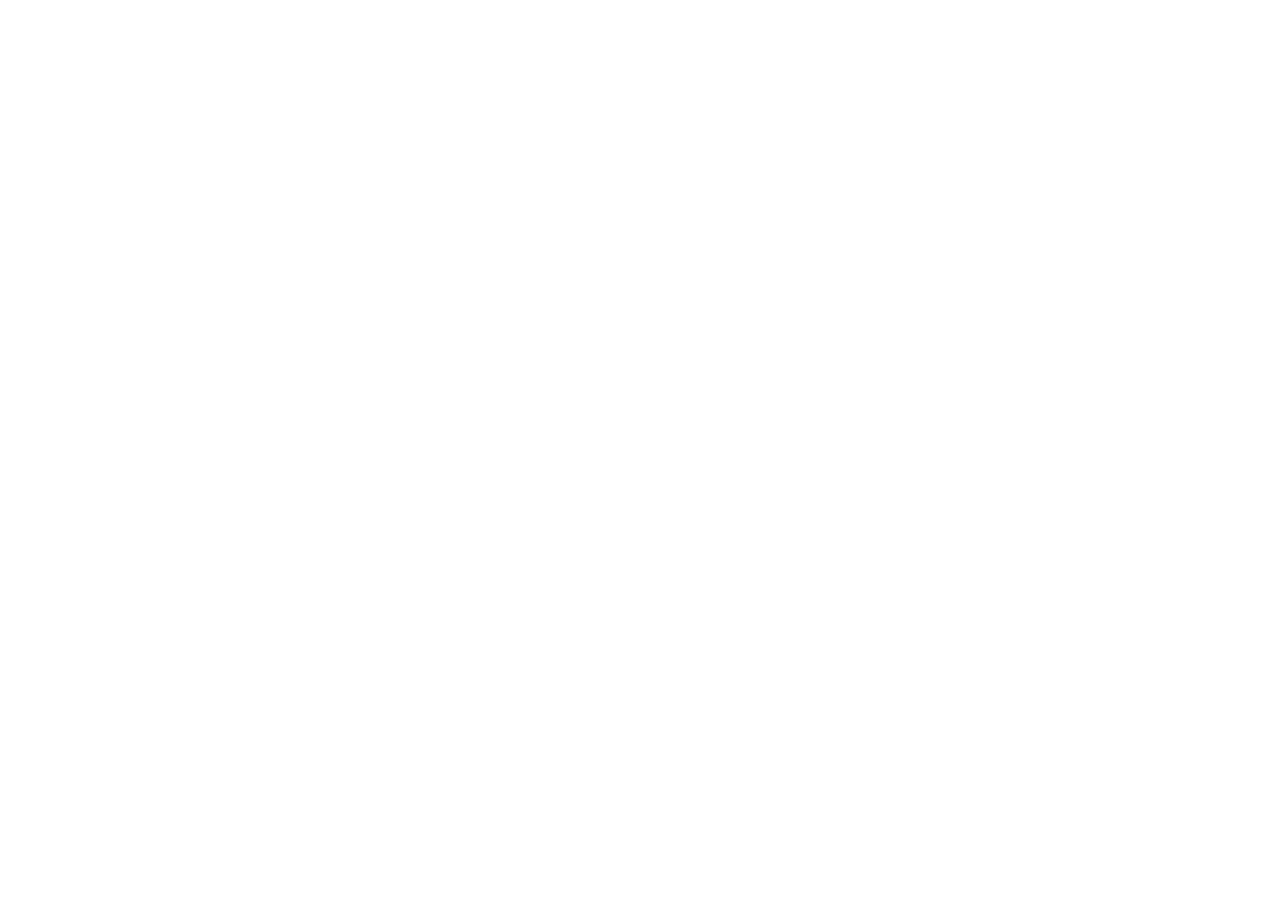
==== pages/main/index.html @ 158d52a3 "init: start shelter task" ====
<!DOCTYPE html>
<html lang="en">
<head>
  <meta charset="UTF-8">
  <meta http-equiv="X-UA-Compatible" content="IE=edge">
  <meta name="viewport" content="width=device-width, initial-scale=1.0">
  <title>Cozy House - Shelter for pets in Boston</title>
</head>
<body>
  
</body>
</html>
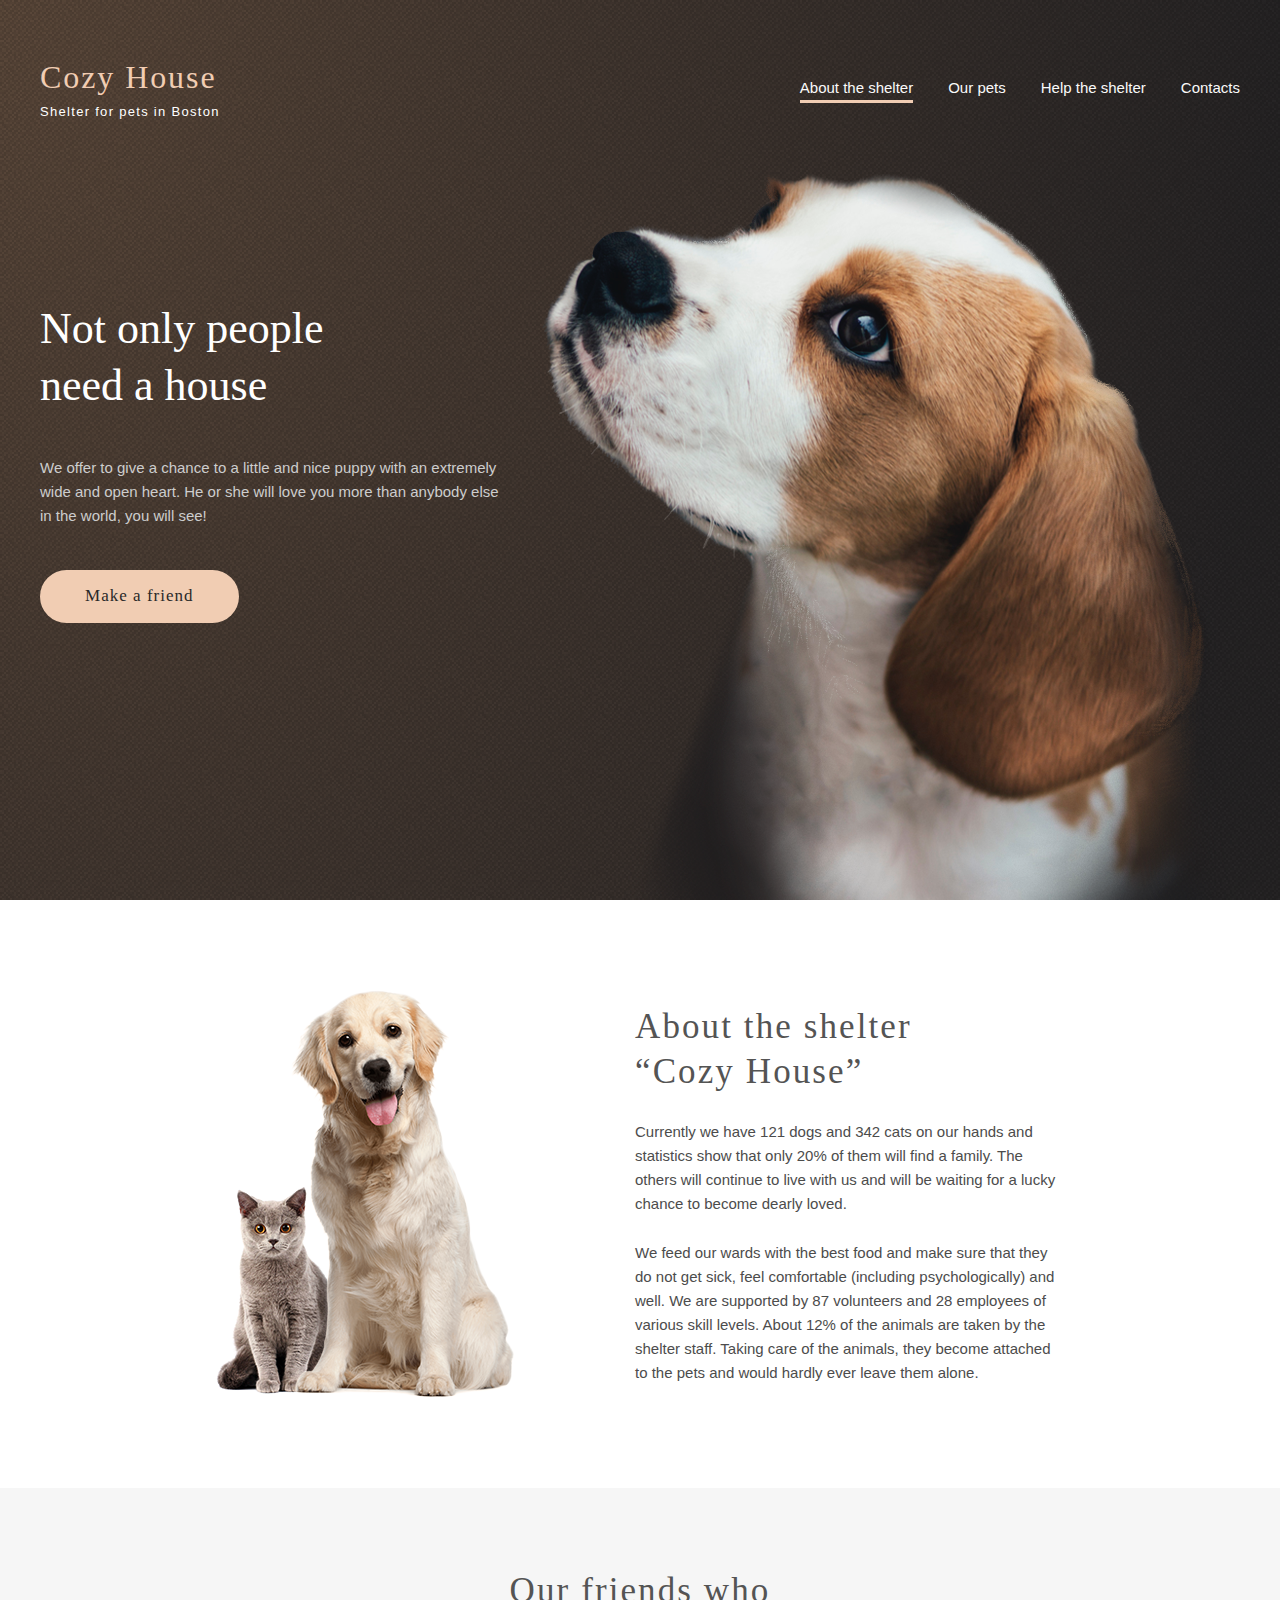
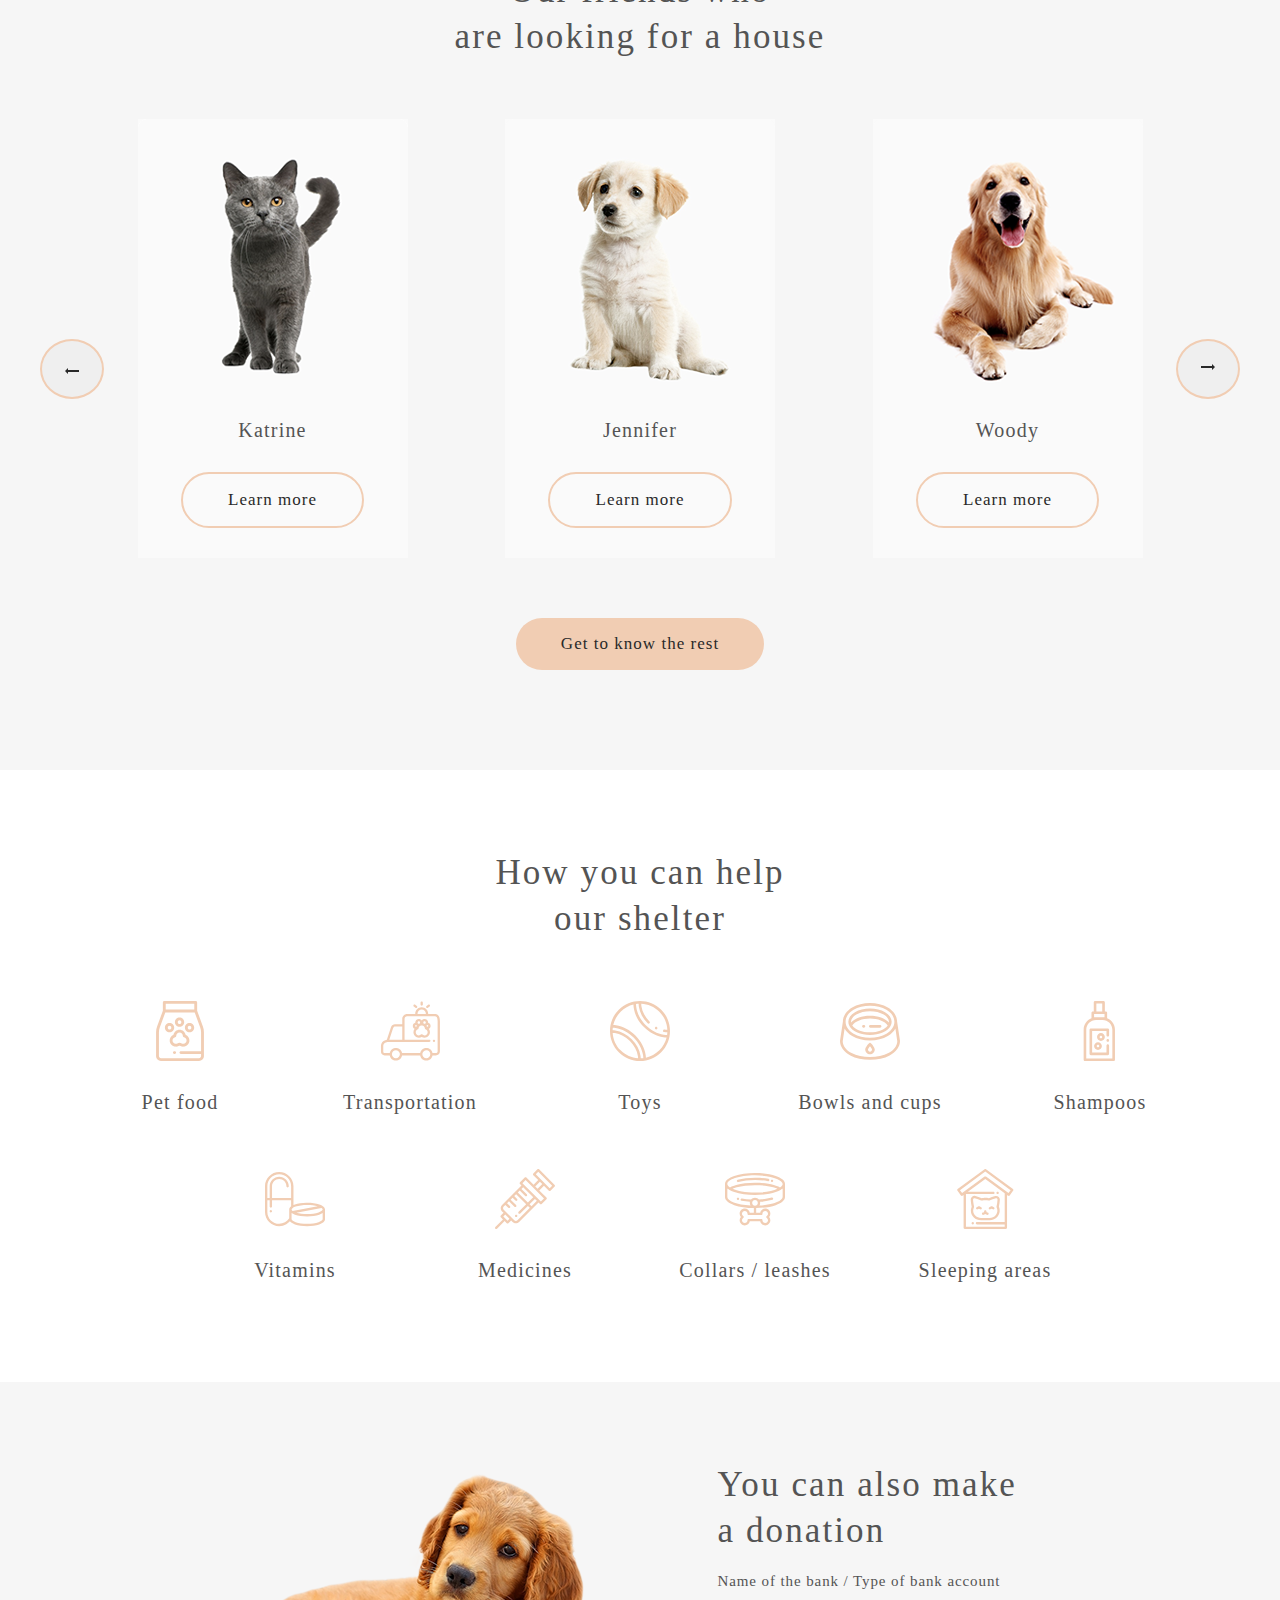
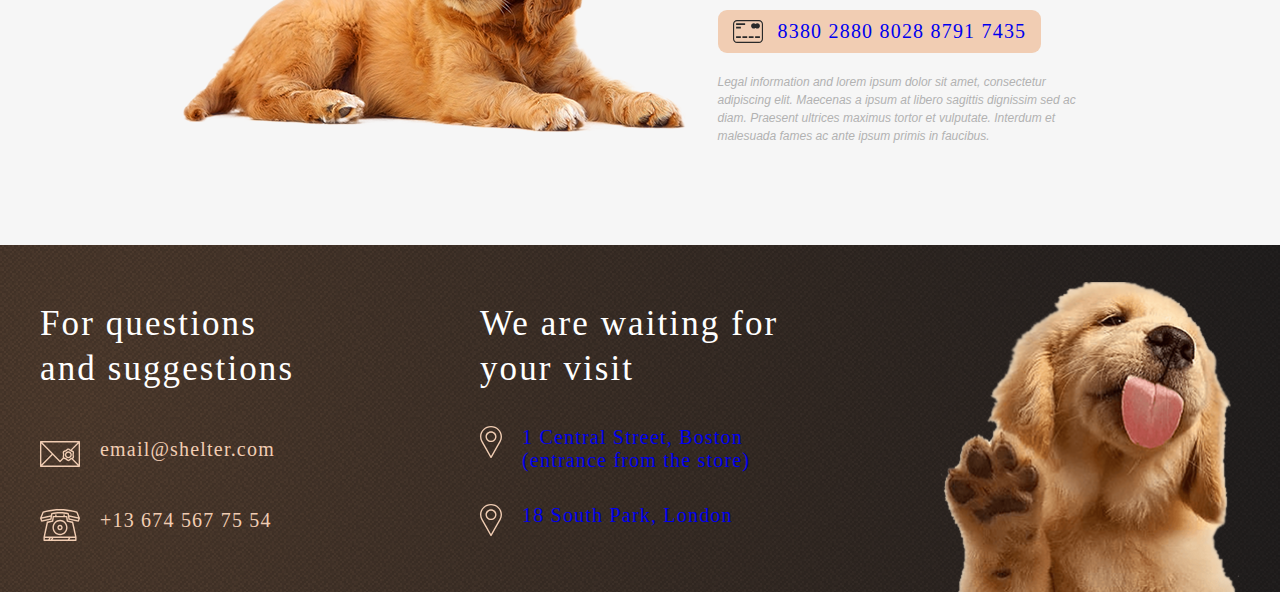
==== commit b34d21f9: "feat: add desktop version of main page" ====
--- a/pages/main/index.html
+++ b/pages/main/index.html
@@ -5,8 +5,230 @@
   <meta http-equiv="X-UA-Compatible" content="IE=edge">
   <meta name="viewport" content="width=device-width, initial-scale=1.0">
   <title>Cozy House - Shelter for pets in Boston</title>
+  <link rel="stylesheet" href="./style.css">
 </head>
 <body>
-  
+  <header class="header">
+    <div class="container header__container">
+      <div class="logo">
+        <h1 class="logo__title">Cozy House</h1>
+        <p class="logo__subtitle">Shelter for pets in Boston</p>
+      </div>
+      <nav class="menu">
+        <ul class="menu__list">
+          <li class="menu__item">
+            <a href="" class="menu__link">About the shelter</a>
+          </li>
+          <li class="menu__item">
+            <a href="../pets/index.html" class="menu__link">Our pets</a>
+          </li>
+          <li class="menu__item">
+            <a href="#help" class="menu__link">Help the shelter</a>
+          </li>
+          <li class="menu__item">
+            <a href="#footer" class="menu__link">Contacts</a>
+          </li>
+        </ul>
+      </nav>
+    </div>
+  </header>
+  <main class="main">
+    <section class="start-screen">
+      <div class="container start-screen__container">
+        <h2 class="section-title section-title--main">
+          Not only people need a house
+        </h2>
+        <p class="subtitle subtitle--main">
+          We offer to give a chance to a little and nice puppy with an extremely wide and open heart.
+          He or she will love you more than anybody else in the world, you will see!
+        </p>
+        <button class="btn" onclick="window.location.href='#pets'" >Make a friend</button>
+      </div>
+    </section>
+    <section class="about">
+      <div class="container about__container">
+        <div class="about__img">
+          <img src="../../assets/images/about-pets.svg" alt="A cat and a dog sitting together">
+        </div>
+        <div about__wrapper>
+          <h2 class="section-title section-title--about">
+            About the shelter “Cozy House”
+          </h2>
+          <p class="subtitle subtitle--about">
+            Currently we have 121 dogs and 342 cats on our hands and statistics
+            show that only 20% of them will find a family. The others will continue
+            to live with us and will be waiting for a lucky chance to become dearly loved.
+          </p>
+          <p class="subtitle subtitle--about">
+            We feed our wards with the best food and make sure that they do not get sick,
+            feel comfortable (including psychologically) and well. We are supported by 87
+            volunteers and 28 employees of various skill levels. About 12% of the animals
+            are taken by the shelter staff. Taking care of the animals, they become attached
+            to the pets and would hardly ever leave them alone.
+          </p>
+        </div>
+      </div>
+    </section>
+    <section id="pets" class="pets">
+      <div class="container pets__container">
+        <h2 class="section-title section-title--pets">
+          Our friends who<br>are looking for a house
+        </h2>
+        <div class="slider">
+          <div class="slider__pagination">
+            <button class="btn--left"></button>
+            <button class="btn--right"></button>
+          </div>
+          <ul class="slider__list">
+            <li class="slider__item">
+              <img src="../../assets/images/pets-katrine.png" alt="" class="pet__img">
+              <p class="pet__name">
+                Katrine
+              </p>
+              <button class="btn btn--slider">Learn more</button>
+            </li>
+            <li class="slider__item">
+              <img src="../../assets/images/pets-jennifer.png" alt="" class="pet__img">
+              <p class="pet__name">
+                Jennifer
+              </p>
+              <button class="btn btn--slider">Learn more</button>
+            </li>
+            <li class="slider__item">
+              <img src="../../assets/images/pets-woody.png" alt="" class="pet__img">
+              <p class="pet__name">
+                Woody
+              </p>
+              <button class="btn btn--slider">Learn more</button>
+            </li>
+          </ul>
+        </div>
+        <button class="btn btn--pet" onclick="window.location.href='../pets/index.html'">Get to know the rest</button>
+      </div>
+    </section>
+    <section id="help" class="help">
+      <div class="container help__container">
+        <h2 class="section-title section-title--help">
+          How you can help our shelter
+        </h2>
+        <div class="help__wrapper">
+          <ul class="help__list">
+            <li class="help__item">
+              <img class="help__icon" src="../../assets/icons/icon-pet-food.svg" alt="Pet food">
+              <p class="help__description">
+                Pet food
+              </p>
+            </li>
+            <li class="help__item">
+              <img class="help__icon" src="../../assets/icons/icon-transportation.svg" alt="Transportation">
+              <p class="help__description">
+                Transportation
+              </p>
+            </li>
+            <li class="help__item">
+              <img class="help__icon" src="../../assets/icons/icon-toys.svg" alt="Toys">
+              <p class="help__description">
+                Toys
+              </p>
+            </li>
+            <li class="help__item">
+              <img class="help__icon" src="../../assets/icons/icon-bowls-and-cups.svg" alt=""Bowls and cups>
+              <p class="help__description">
+                Bowls and cups
+              </p>
+            </li>
+            <li class="help__item">
+              <img class="help__icon" src="../../assets/icons/icon-shampoos.svg" alt="Shampoos">
+              <p class="help__description">
+                Shampoos
+              </p>
+            </li>
+            <li class="help__item">
+              <img class="help__icon" src="../../assets/icons/icon-vitamins.svg" alt="Vitamins">
+              <p class="help__description">
+                Vitamins
+              </p>
+            </li>
+            <li class="help__item">
+              <img class="help__icon" src="../../assets/icons/icon-medicines.svg" alt="Medicines">
+              <p class="help__description">
+                Medicines
+              </p>
+            </li>
+            <li class="help__item">
+              <img class="help__icon" src="../../assets/icons/icon-collars-leashes.svg" alt="Collars or leashes">
+              <p class="help__description">
+                Collars / leashes
+              </p>
+            </li>
+            <li class="help__item">
+              <img class="help__icon" src="../../assets/icons/icon-sleeping-area.svg" alt="Sleeping areas">
+              <p class="help__description">
+                Sleeping areas
+              </p>
+            </li>
+          </ul>
+        </div>
+      </div>
+    </section>
+    <section class="donation">
+      <div class="container donation__container">
+        <div class="donation__img">
+          <img src="../../assets/images/donation-dog.svg" alt="Sad looking dog">
+        </div>
+        <div donation__wrapper>
+          <h2 class="section-title section-title--donation">
+            You can also make a donation
+          </h2>
+          <p class="credit-card__bank">
+            Name of the bank / Type of bank account
+          </p>
+          <div class="credit-card__wrapper">
+            <img class="credit-card__icon" src="../../assets/icons/credit-card.svg" alt="Credit card icon">
+            <p class="credit-card__number"><a href="#">
+              8380 2880 8028 8791 7435
+            </a></p>
+          </div>
+          <p class="credit-card__info">
+            Legal information and lorem ipsum dolor sit amet, consectetur adipiscing elit.
+            Maecenas a ipsum at libero sagittis dignissim sed ac diam. Praesent ultrices maximus
+            tortor et vulputate. Interdum et malesuada fames ac ante ipsum primis in faucibus.
+          </p>
+        </div>
+      </div>
+    </section>
+  </main>
+  <footer id="footer" class="footer">
+    <div class="container footer__container">
+      <div class="contact__wrapper">
+        <h3 class="contact__title">
+          For questions and suggestions
+        </h3>
+        <ul class="contact__list">
+          <li class="contact__item">
+            <a class="contact__mail" href="mailto:email@shelter.com">email@shelter.com</a>
+          </li>
+          <li class="contact__item">
+            <a class="contact__tel" href="tel:+13 674 567 75 54">+13 674 567 75 54</a>
+          </li>
+        </ul>
+      </div>
+      <div class="adress__wrapper">
+        <h3 class="adress__title">
+          We are waiting for your visit
+        </h3>
+        <ul class="adress__list">
+          <li class="adress__item"><a target="_blank" href="https://www.google.com/maps/place/Boston,+MA,+USA/@42.3143499,-70.970284,11z/data=!4m2!3m1!1s0x89e3652d0d3d311b:0x787cbf240162e8a0">
+            1 Central Street, Boston (entrance from the store)
+          </a></li>
+          <li class="adress__item">
+            <a target="_blank" href="https://www.google.com/maps/place/Boston,+MA,+USA/@42.3143499,-70.970284,11z/data=!4m2!3m1!1s0x89e3652d0d3d311b:0x787cbf240162e8a0">
+              18 South Park, London
+            </a>
+          </li>
+        </ul>
+      </div>
+    </div>
+  </footer>
 </body>
 </html>--- a/pages/main/style.css
+++ b/pages/main/style.css
@@ -0,0 +1,815 @@
+html, body, div, span, applet, object, iframe,
+h1, h2, h3, h4, h5, h6, p, blockquote, pre,
+a, abbr, acronym, address, big, cite, code,
+del, dfn, em, img, ins, kbd, q, s, samp,
+small, strike, strong, sub, sup, tt, var,
+b, u, i, center,
+dl, dt, dd, ol, ul, li,
+fieldset, form, label, legend,
+table, caption, tbody, tfoot, thead, tr, th, td,
+article, aside, canvas, details, embed,
+figure, figcaption, footer, header, hgroup,
+menu, nav, output, ruby, section, summary,
+time, mark, audio, video {
+  margin: 0;
+  padding: 0;
+  border: 0;
+  font-size: 100%;
+  font: inherit;
+  vertical-align: baseline;
+}
+
+/* make sure to set some focus styles for accessibility */
+:focus {
+  outline: 0;
+}
+
+/* HTML5 display-role reset for older browsers */
+article, aside, details, figcaption, figure,
+footer, header, hgroup, menu, nav, section {
+  display: block;
+}
+
+body {
+  line-height: 1;
+}
+
+ol, ul {
+  list-style: none;
+}
+
+blockquote, q {
+  quotes: none;
+}
+
+blockquote:before, blockquote:after,
+q:before, q:after {
+  content: "";
+  content: none;
+}
+
+table {
+  border-collapse: collapse;
+  border-spacing: 0;
+}
+
+input[type=search]::-webkit-search-cancel-button,
+input[type=search]::-webkit-search-decoration,
+input[type=search]::-webkit-search-results-button,
+input[type=search]::-webkit-search-results-decoration {
+  -webkit-appearance: none;
+  -moz-appearance: none;
+}
+
+input[type=search] {
+  -webkit-appearance: none;
+  -moz-appearance: none;
+  -webkit-box-sizing: content-box;
+  box-sizing: content-box;
+}
+
+textarea {
+  overflow: auto;
+  vertical-align: top;
+  resize: vertical;
+}
+
+/**
+ * Correct `inline-block` display not defined in IE 6/7/8/9 and Firefox 3.
+ */
+audio,
+canvas,
+video {
+  display: inline-block;
+  *display: inline;
+  *zoom: 1;
+  max-width: 100%;
+}
+
+/**
+ * Prevent modern browsers from displaying `audio` without controls.
+ * Remove excess height in iOS 5 devices.
+ */
+audio:not([controls]) {
+  display: none;
+  height: 0;
+}
+
+/**
+ * Address styling not present in IE 7/8/9, Firefox 3, and Safari 4.
+ * Known issue: no IE 6 support.
+ */
+[hidden] {
+  display: none;
+}
+
+/**
+ * 1. Correct text resizing oddly in IE 6/7 when body `font-size` is set using
+ *    `em` units.
+ * 2. Prevent iOS text size adjust after orientation change, without disabling
+ *    user zoom.
+ */
+html {
+  font-size: 100%;
+  /* 1 */
+  -webkit-text-size-adjust: 100%;
+  /* 2 */
+  -ms-text-size-adjust: 100%;
+  /* 2 */
+}
+
+/**
+ * Address `outline` inconsistency between Chrome and other browsers.
+ */
+a:focus {
+  outline: thin dotted;
+}
+
+/**
+ * Improve readability when focused and also mouse hovered in all browsers.
+ */
+a:active,
+a:hover {
+  outline: 0;
+}
+
+/**
+ * 1. Remove border when inside `a` element in IE 6/7/8/9 and Firefox 3.
+ * 2. Improve image quality when scaled in IE 7.
+ */
+img {
+  border: 0;
+  /* 1 */
+  -ms-interpolation-mode: bicubic;
+  /* 2 */
+}
+
+/**
+ * Address margin not present in IE 6/7/8/9, Safari 5, and Opera 11.
+ */
+figure {
+  margin: 0;
+}
+
+/**
+ * Correct margin displayed oddly in IE 6/7.
+ */
+form {
+  margin: 0;
+}
+
+/**
+ * Define consistent border, margin, and padding.
+ */
+fieldset {
+  border: 1px solid #c0c0c0;
+  margin: 0 2px;
+  padding: 0.35em 0.625em 0.75em;
+}
+
+/**
+ * 1. Correct color not being inherited in IE 6/7/8/9.
+ * 2. Correct text not wrapping in Firefox 3.
+ * 3. Correct alignment displayed oddly in IE 6/7.
+ */
+legend {
+  border: 0;
+  /* 1 */
+  padding: 0;
+  white-space: normal;
+  /* 2 */
+  *margin-left: -7px;
+  /* 3 */
+}
+
+/**
+ * 1. Correct font size not being inherited in all browsers.
+ * 2. Address margins set differently in IE 6/7, Firefox 3+, Safari 5,
+ *    and Chrome.
+ * 3. Improve appearance and consistency in all browsers.
+ */
+button,
+input,
+select,
+textarea {
+  font-size: 100%;
+  /* 1 */
+  margin: 0;
+  /* 2 */
+  vertical-align: baseline;
+  /* 3 */
+  *vertical-align: middle;
+  /* 3 */
+}
+
+/**
+ * Address Firefox 3+ setting `line-height` on `input` using `!important` in
+ * the UA stylesheet.
+ */
+button,
+input {
+  line-height: normal;
+}
+
+/**
+ * Address inconsistent `text-transform` inheritance for `button` and `select`.
+ * All other form control elements do not inherit `text-transform` values.
+ * Correct `button` style inheritance in Chrome, Safari 5+, and IE 6+.
+ * Correct `select` style inheritance in Firefox 4+ and Opera.
+ */
+button,
+select {
+  text-transform: none;
+}
+
+/**
+ * 1. Avoid the WebKit bug in Android 4.0.* where (2) destroys native `audio`
+ *    and `video` controls.
+ * 2. Correct inability to style clickable `input` types in iOS.
+ * 3. Improve usability and consistency of cursor style between image-type
+ *    `input` and others.
+ * 4. Remove inner spacing in IE 7 without affecting normal text inputs.
+ *    Known issue: inner spacing remains in IE 6.
+ */
+button,
+html input[type=button],
+input[type=reset],
+input[type=submit] {
+  -webkit-appearance: button;
+  /* 2 */
+  cursor: pointer;
+  /* 3 */
+  *overflow: visible;
+  /* 4 */
+}
+
+/**
+ * Re-set default cursor for disabled elements.
+ */
+button[disabled],
+html input[disabled] {
+  cursor: default;
+}
+
+/**
+ * 1. Address box sizing set to content-box in IE 8/9.
+ * 2. Remove excess padding in IE 8/9.
+ * 3. Remove excess padding in IE 7.
+ *    Known issue: excess padding remains in IE 6.
+ */
+input[type=checkbox],
+input[type=radio] {
+  -webkit-box-sizing: border-box;
+  box-sizing: border-box;
+  /* 1 */
+  padding: 0;
+  /* 2 */
+  *height: 13px;
+  /* 3 */
+  *width: 13px;
+  /* 3 */
+}
+
+/**
+ * 1. Address `appearance` set to `searchfield` in Safari 5 and Chrome.
+ * 2. Address `box-sizing` set to `border-box` in Safari 5 and Chrome
+ *    (include `-moz` to future-proof).
+ */
+input[type=search] {
+  -webkit-appearance: textfield;
+  /* 1 */
+  -webkit-box-sizing: content-box;
+  /* 2 */
+  box-sizing: content-box;
+}
+
+/**
+ * Remove inner padding and search cancel button in Safari 5 and Chrome
+ * on OS X.
+ */
+input[type=search]::-webkit-search-cancel-button,
+input[type=search]::-webkit-search-decoration {
+  -webkit-appearance: none;
+}
+
+/**
+ * Remove inner padding and border in Firefox 3+.
+ */
+button::-moz-focus-inner,
+input::-moz-focus-inner {
+  border: 0;
+  padding: 0;
+}
+
+/**
+ * 1. Remove default vertical scrollbar in IE 6/7/8/9.
+ * 2. Improve readability and alignment in all browsers.
+ */
+textarea {
+  overflow: auto;
+  /* 1 */
+  vertical-align: top;
+  /* 2 */
+}
+
+/**
+ * Remove most spacing between table cells.
+ */
+table {
+  border-collapse: collapse;
+  border-spacing: 0;
+}
+
+html,
+button,
+input,
+select,
+textarea {
+  color: #222;
+}
+
+::-moz-selection {
+  background: #b3d4fc;
+  text-shadow: none;
+}
+
+::selection {
+  background: #b3d4fc;
+  text-shadow: none;
+}
+
+img {
+  vertical-align: middle;
+}
+
+fieldset {
+  border: 0;
+  margin: 0;
+  padding: 0;
+}
+
+textarea {
+  resize: vertical;
+}
+
+.chromeframe {
+  margin: 0.2em 0;
+  background: #ccc;
+  color: #000;
+  padding: 0.2em 0;
+}
+
+@font-face {
+  font-family: "Georgia";
+  font-style: normal;
+  font-weight: 400;
+  src: url("../../fonts/Georgia.woff") format("woff");
+}
+@font-face {
+  font-family: "Arial";
+  font-style: normal;
+  font-weight: 400;
+  src: url("../../fonts/ArialMT.woff") format("woff");
+}
+.btn {
+  background-color: #F1CDB3;
+  border-radius: 100px;
+  padding: 15px 45px;
+  border: none;
+  font-family: "Georgia";
+  font-weight: 400;
+  font-size: 17px;
+  color: #292929;
+  letter-spacing: 0.06em;
+  line-height: 130%;
+}
+.btn:hover {
+  background-color: #FDDCC4;
+}
+.btn--slider {
+  border: 2px solid #F1CDB3;
+  background-color: transparent;
+  border-radius: 100px;
+}
+.btn--slider:hover {
+  background-color: #FDDCC4;
+}
+.btn--pet {
+  display: block;
+  margin: 0 auto;
+}
+
+.header {
+  width: 100%;
+  padding: 60px 0;
+  position: absolute;
+  z-index: 100;
+}
+
+.header__container {
+  display: flex;
+  justify-content: space-between;
+  align-items: center;
+}
+
+.logo__title {
+  font-family: "Georgia";
+  font-weight: 400;
+  font-size: 32px;
+  color: #F1CDB3;
+  line-height: 110%;
+  letter-spacing: 0.06em;
+  margin-bottom: 10px;
+}
+.logo__subtitle {
+  font-family: "Arial";
+  font-weight: 400;
+  font-size: 13px;
+  color: #FFFFFF;
+  letter-spacing: 0.1em;
+}
+
+.menu__list {
+  display: flex;
+}
+.menu__item {
+  border-bottom: 3px solid transparent;
+}
+.menu__item:not(:last-child) {
+  margin-right: 35px;
+}
+.menu__item:hover {
+  border-bottom: 3px solid #F1CDB3;
+}
+.menu__item:first-child {
+  border-bottom: 3px solid #F1CDB3;
+}
+.menu__link {
+  font-family: "Arial";
+  font-weight: 400;
+  font-size: 15px;
+  color: #CDCDCD;
+  line-height: 160%;
+}
+.menu__link:hover {
+  color: #FAFAFA;
+}
+.menu__link:first-child {
+  color: #FAFAFA;
+}
+
+.btn--left, .btn--right {
+  border: 2px solid #F1CDB3;
+  border-radius: 50%;
+  padding: 19px 23px;
+  position: absolute;
+  top: 50%;
+}
+.btn--left:hover, .btn--right:hover {
+  background-color: #FDDCC4;
+}
+.btn--left::after, .btn--right::after {
+  content: url("../../assets/icons/arrow.svg");
+  height: 6px;
+}
+
+.btn--left {
+  left: 0;
+}
+
+.btn--right {
+  right: 0;
+  transform: rotate(-180deg);
+}
+
+.slider {
+  margin: 0 auto;
+  margin-bottom: 60px;
+  position: relative;
+}
+.slider__list {
+  display: flex;
+  justify-content: space-evenly;
+}
+.slider__item {
+  background-color: #FAFAFA;
+  display: flex;
+  flex-direction: column;
+  align-items: center;
+}
+.slider__item:hover {
+  cursor: pointer;
+}
+.slider__item:hover .btn--slider {
+  background-color: #FDDCC4;
+}
+
+.pet__img {
+  margin-bottom: 30px;
+}
+.pet__name {
+  font-family: "Georgia";
+  font-weight: 400;
+  font-size: 20px;
+  color: #545454;
+  line-height: 115%;
+  letter-spacing: 0.06em;
+}
+
+.btn--slider {
+  margin: 30px 0 30px;
+}
+
+.footer {
+  background: url("../../assets/images/noise_transparent@2x.png"), radial-gradient(110.67% 538.64% at 5.73% 50%, #513D2F 0%, #1A1A1C 100%), #211F20;
+}
+
+#footer .footer__container {
+  display: flex;
+  justify-content: flex-start;
+  position: relative;
+  padding-top: 56px;
+  padding-bottom: 60px;
+}
+#footer .footer__container::before {
+  content: url("../../assets/images/footer-puppy.svg");
+  height: 310px;
+  position: absolute;
+  bottom: 0;
+  right: 40px;
+}
+
+.contact__wrapper {
+  max-width: 280px;
+  margin-right: 160px;
+}
+.contact__mail {
+  position: relative;
+  padding-left: 60px;
+}
+.contact__mail::before {
+  content: url("../../assets/icons/icon-email.svg");
+  position: absolute;
+  left: 0;
+  top: 0;
+}
+.contact__tel {
+  position: relative;
+  padding-left: 60px;
+}
+.contact__tel::before {
+  content: url("../../assets/icons/icon-phone.svg");
+  position: absolute;
+  left: 0;
+  top: 0;
+}
+
+.adress__wrapper {
+  max-width: 302px;
+}
+.adress__item {
+  position: relative;
+  padding-left: 42px;
+}
+.adress__item::before {
+  content: url("../../assets/icons/icon-marker.svg");
+  position: absolute;
+  left: 0;
+  top: 0;
+}
+
+.contact__title, .adress__title {
+  font-family: "Georgia";
+  font-weight: 400;
+  font-size: 35px;
+  color: #FFFFFF;
+  line-height: 130%;
+  letter-spacing: 0.06em;
+}
+
+.contact__title {
+  margin-bottom: 46px;
+}
+
+.contact__item:first-child {
+  margin-bottom: 48px;
+}
+
+.adress__title {
+  margin-bottom: 34px;
+}
+
+.adress__item:first-child {
+  margin-bottom: 32px;
+}
+
+.contact__item *, .adress__item {
+  font-family: "Georgia";
+  font-weight: 400;
+  font-size: 20px;
+  color: #F1CDB3;
+  line-height: 115%;
+  letter-spacing: 0.06em;
+}
+
+* {
+  box-sizing: border-box;
+}
+
+a {
+  text-decoration: none;
+}
+a:focus, a:active, a:visited {
+  color: inherit;
+}
+
+header, footer {
+  flex: 0 0 auto;
+}
+
+main {
+  flex: 1 0 auto;
+}
+
+section {
+  background-color: #FFFFFF;
+}
+section:nth-child(2n+1) {
+  background-color: #F6F6F6;
+}
+
+.container {
+  max-width: 1280px;
+  margin: 0 auto;
+  padding: 0 40px;
+}
+.container:not(header .container, .start-screen .container, .about .container, footer .container) {
+  padding-top: 80px;
+  padding-bottom: 100px;
+}
+
+.start-screen {
+  height: 100vh;
+  background: url("../../assets/images/noise_transparent@2x.png"), radial-gradient(100% 215.42% at 0% 0%, #5B483A 0%, #262425 100%), #211F20;
+}
+.start-screen__container {
+  height: 100%;
+  position: relative;
+}
+.start-screen__container::after {
+  content: url("../../assets/images/start-screen-puppy.svg");
+  height: 728px;
+  position: absolute;
+  right: 40px;
+  bottom: 0px;
+}
+
+.section-title {
+  font-family: "Georgia";
+  font-weight: 400;
+  font-size: 35px;
+  color: #545454;
+  letter-spacing: 0.06em;
+  line-height: 130%;
+  margin-bottom: 60px;
+}
+.section-title--main {
+  padding-top: 300px;
+  max-width: 310px;
+  margin-bottom: 42px;
+  font-family: "Georgia";
+  font-weight: 400;
+  font-size: 44px;
+  color: #FFFFFF;
+  letter-spacing: 0;
+}
+.section-title--about {
+  max-width: 370px;
+  margin-bottom: 25px;
+}
+.section-title--help {
+  max-width: 310px;
+  margin-left: auto;
+  margin-right: auto;
+  text-align: center;
+}
+.section-title--donation {
+  max-width: 300px;
+  margin-bottom: 20px;
+}
+.section-title--pets {
+  max-width: 400px;
+  margin-left: auto;
+  margin-right: auto;
+  text-align: center;
+}
+
+.subtitle {
+  font-family: "Arial";
+  font-weight: 400;
+  font-size: 15px;
+  color: #4C4C4C;
+  line-height: 160%;
+}
+.subtitle--main {
+  max-width: 460px;
+  margin-bottom: 42px;
+  font-family: "Arial";
+  font-weight: 400;
+  font-size: 15px;
+  color: #CDCDCD;
+}
+.subtitle--about {
+  max-width: 430px;
+}
+.subtitle--about:first-of-type {
+  margin-bottom: 25px;
+}
+
+.about__container {
+  padding: 90px 0 90px;
+  display: flex;
+  justify-content: center;
+  align-items: center;
+}
+.about__img {
+  margin-right: 120px;
+}
+
+.help__wrapper {
+  margin: 0 auto;
+}
+.help__list {
+  display: flex;
+  flex-wrap: wrap;
+  justify-content: center;
+  gap: 55px 60px;
+}
+.help__item {
+  display: flex;
+  flex-direction: column;
+  justify-content: space-between;
+  align-items: center;
+  min-width: 170px;
+  height: 113px;
+}
+.help__icon {
+  width: 60px;
+  height: 60px;
+}
+.help__description {
+  font-family: "Georgia";
+  font-weight: 400;
+  font-size: 20px;
+  color: #545454;
+  line-height: 115%;
+  letter-spacing: 0.06em;
+}
+
+.donation__container {
+  display: flex;
+  justify-content: center;
+  align-items: center;
+}
+.donation__img {
+  margin-right: 30px;
+}
+
+.credit-card__bank {
+  font-family: "Georgia";
+  font-weight: 400;
+  font-size: 15px;
+  color: #545454;
+  line-height: 110%;
+  letter-spacing: 0.06em;
+  margin-bottom: 20px;
+}
+.credit-card__wrapper {
+  display: inline-flex;
+  background: #F1CDB3;
+  border-radius: 9px;
+  padding: 10px 15px;
+  margin-bottom: 20px;
+}
+.credit-card__icon {
+  margin-right: 15px;
+}
+.credit-card__number {
+  font-family: "Georgia";
+  font-weight: 400;
+  font-size: 20px;
+  color: #545454;
+  line-height: 115%;
+  letter-spacing: 0.06em;
+}
+.credit-card__info {
+  max-width: 380px;
+  font-family: "Arial";
+  font-weight: 400;
+  font-size: 12px;
+  color: #B2B2B2;
+  font-style: italic;
+  line-height: 150%;
+}
+
+/*# sourceMappingURL=style.css.map */
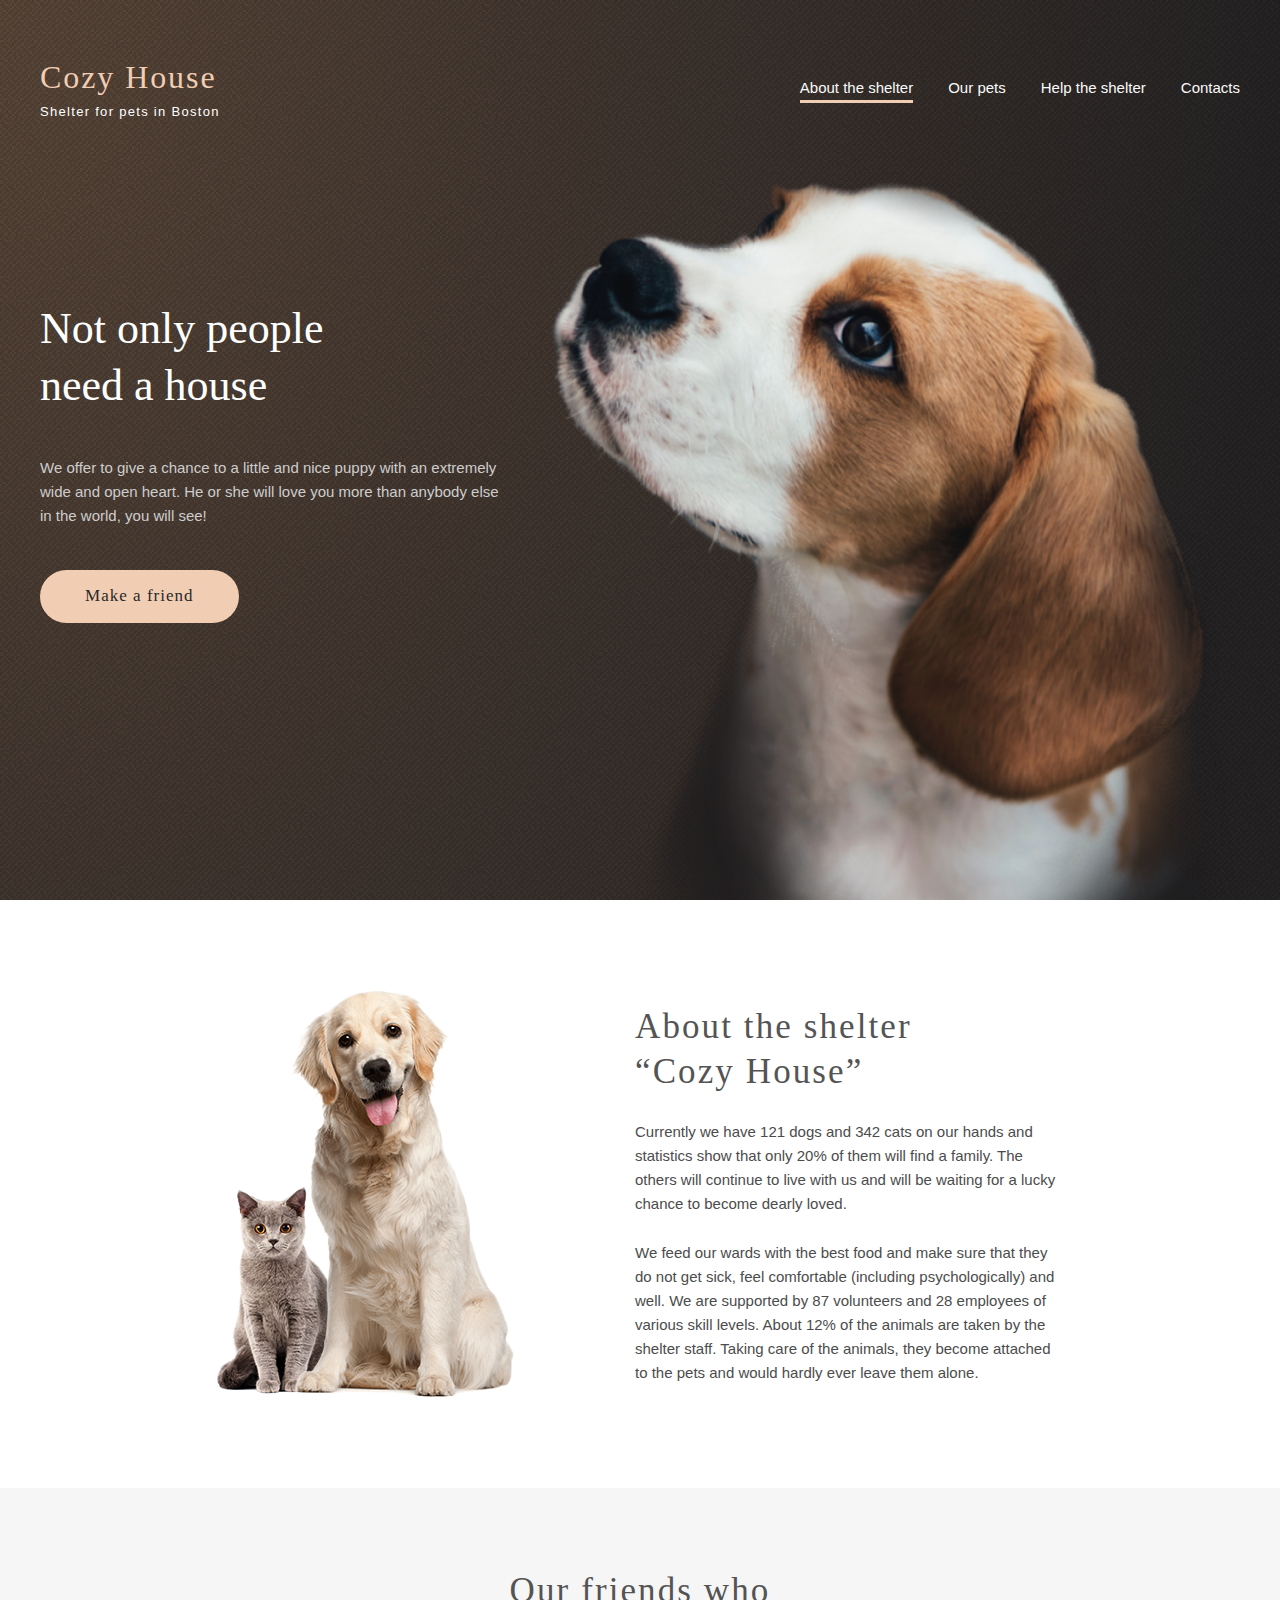
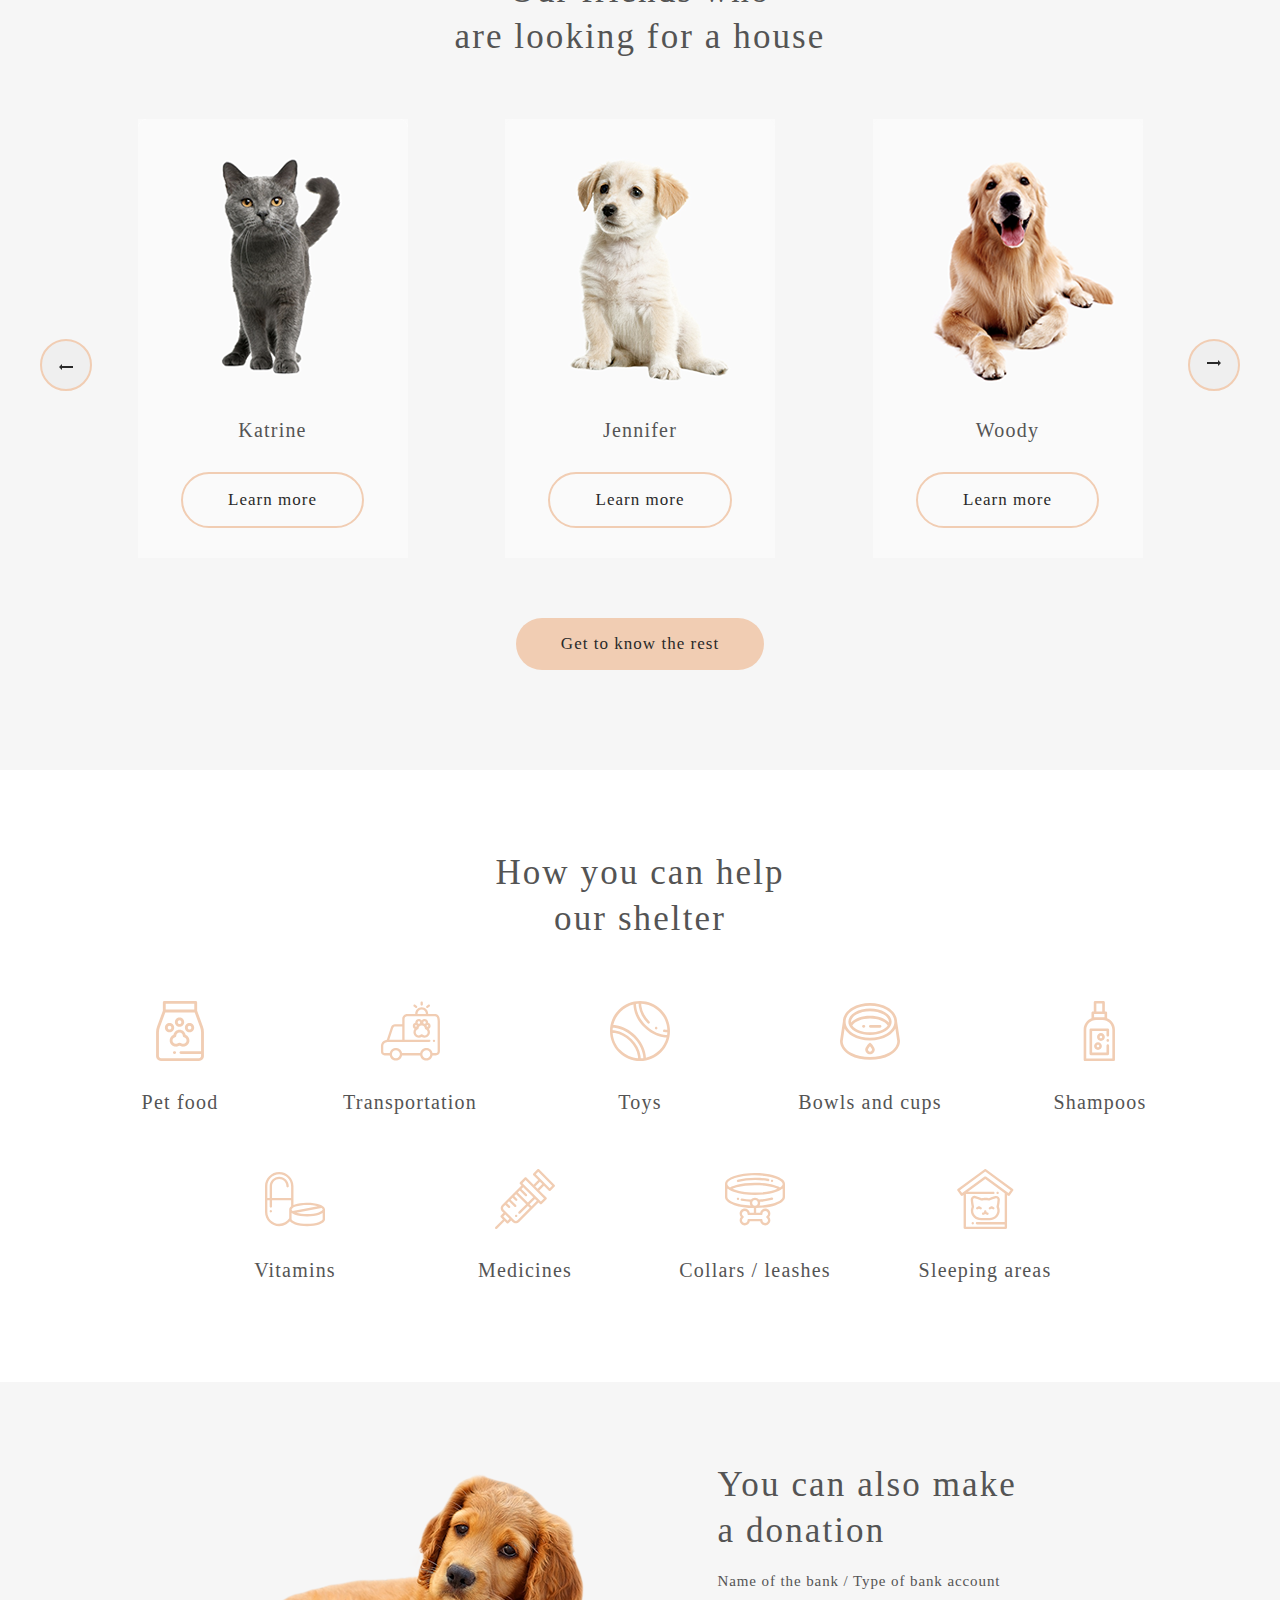
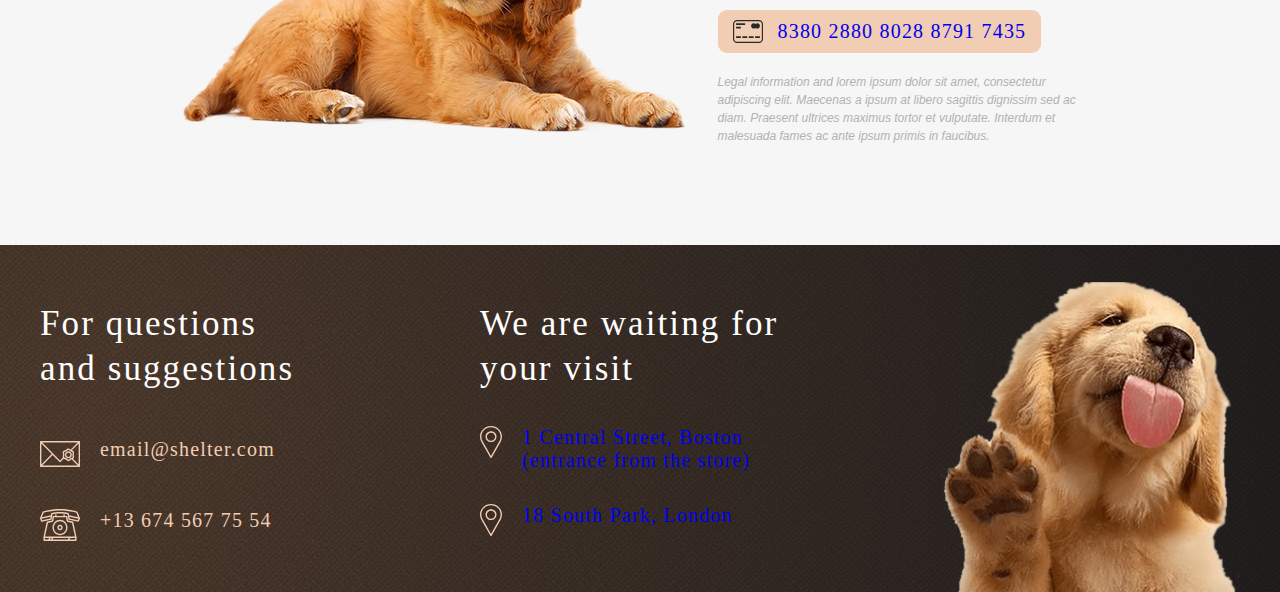
==== commit 482b38d5: "feat: implement responsive design, add tablet and mobile versions of main page" ====
--- a/pages/main/index.html
+++ b/pages/main/index.html
@@ -14,7 +14,7 @@
         <h1 class="logo__title">Cozy House</h1>
         <p class="logo__subtitle">Shelter for pets in Boston</p>
       </div>
-      <nav class="menu">
+      <nav class="menu menu--open menu--close">
         <ul class="menu__list">
           <li class="menu__item">
             <a href="" class="menu__link">About the shelter</a>
@@ -30,19 +30,25 @@
           </li>
         </ul>
       </nav>
+      <div class="burger">
+        <span></span>
+      </div>
     </div>
   </header>
   <main class="main">
     <section class="start-screen">
       <div class="container start-screen__container">
-        <h2 class="section-title section-title--main">
-          Not only people need a house
-        </h2>
-        <p class="subtitle subtitle--main">
-          We offer to give a chance to a little and nice puppy with an extremely wide and open heart.
-          He or she will love you more than anybody else in the world, you will see!
-        </p>
-        <button class="btn" onclick="window.location.href='#pets'" >Make a friend</button>
+        <img class="start-screen__bcg" src="../../assets/images/start-screen-puppy.png" alt="">
+        <div class="start-screen__wrapper">
+          <h2 class="section-title section-title--main">
+            Not only people need a house
+          </h2>
+          <p class="subtitle subtitle--main">
+            We offer to give a chance to a little and nice puppy with an extremely wide and open heart.
+            He or she will love you more than anybody else in the world, you will see!
+          </p>
+        </div>
+        <button class="btn btn--main" onclick="window.location.href='#pets'" >Make a friend</button>
       </div>
     </section>
     <section class="about">
@@ -75,10 +81,6 @@
           Our friends who<br>are looking for a house
         </h2>
         <div class="slider">
-          <div class="slider__pagination">
-            <button class="btn--left"></button>
-            <button class="btn--right"></button>
-          </div>
           <ul class="slider__list">
             <li class="slider__item">
               <img src="../../assets/images/pets-katrine.png" alt="" class="pet__img">
@@ -102,6 +104,10 @@
               <button class="btn btn--slider">Learn more</button>
             </li>
           </ul>
+          <div class="slider__pagination">
+            <button class="btn--left"></button>
+            <button class="btn--right"></button>
+          </div>
         </div>
         <button class="btn btn--pet" onclick="window.location.href='../pets/index.html'">Get to know the rest</button>
       </div>
@@ -200,33 +206,38 @@
   </main>
   <footer id="footer" class="footer">
     <div class="container footer__container">
-      <div class="contact__wrapper">
-        <h3 class="contact__title">
-          For questions and suggestions
-        </h3>
-        <ul class="contact__list">
-          <li class="contact__item">
-            <a class="contact__mail" href="mailto:email@shelter.com">email@shelter.com</a>
-          </li>
-          <li class="contact__item">
-            <a class="contact__tel" href="tel:+13 674 567 75 54">+13 674 567 75 54</a>
-          </li>
-        </ul>
-      </div>
-      <div class="adress__wrapper">
-        <h3 class="adress__title">
-          We are waiting for your visit
-        </h3>
-        <ul class="adress__list">
-          <li class="adress__item"><a target="_blank" href="https://www.google.com/maps/place/Boston,+MA,+USA/@42.3143499,-70.970284,11z/data=!4m2!3m1!1s0x89e3652d0d3d311b:0x787cbf240162e8a0">
-            1 Central Street, Boston (entrance from the store)
-          </a></li>
-          <li class="adress__item">
-            <a target="_blank" href="https://www.google.com/maps/place/Boston,+MA,+USA/@42.3143499,-70.970284,11z/data=!4m2!3m1!1s0x89e3652d0d3d311b:0x787cbf240162e8a0">
-              18 South Park, London
-            </a>
-          </li>
-        </ul>
+      <div class="footer__wrapper">
+        <div class="contact__wrapper">
+          <h3 class="contact__title">
+            For questions and suggestions
+          </h3>
+          <ul class="contact__list">
+            <li class="contact__item">
+              <a class="contact__mail" href="mailto:email@shelter.com">email@shelter.com</a>
+            </li>
+            <li class="contact__item">
+              <a class="contact__tel" href="tel:+13 674 567 75 54">+13 674 567 75 54</a>
+            </li>
+          </ul>
+        </div>
+        <div class="adress__wrapper">
+          <h3 class="adress__title">
+            We are waiting for your visit
+          </h3>
+          <ul class="adress__list">
+            <li class="adress__item"><a target="_blank" href="https://www.google.com/maps/place/Boston,+MA,+USA/@42.3143499,-70.970284,11z/data=!4m2!3m1!1s0x89e3652d0d3d311b:0x787cbf240162e8a0">
+              1 Central Street, Boston (entrance from the store)
+            </a></li>
+            <li class="adress__item">
+              <a target="_blank" href="https://www.google.com/maps/place/Boston,+MA,+USA/@42.3143499,-70.970284,11z/data=!4m2!3m1!1s0x89e3652d0d3d311b:0x787cbf240162e8a0">
+                18 South Park, London
+              </a>
+            </li>
+          </ul>
+        </div>
+      </div>
+      <div class="footer__bcg">
+        <img src="../../assets/images/footer-puppy.svg" alt="">
       </div>
     </div>
   </footer>
--- a/pages/main/style.css
+++ b/pages/main/style.css
@@ -386,6 +386,12 @@
 .btn:hover {
   background-color: #FDDCC4;
 }
+@media (max-width: 990px) {
+  .btn--main {
+    display: block;
+    margin: 0 auto;
+  }
+}
 .btn--slider {
   border: 2px solid #F1CDB3;
   background-color: transparent;
@@ -405,6 +411,11 @@
   position: absolute;
   z-index: 100;
 }
+@media (min-width: 319px) and (max-width: 1279px) {
+  .header {
+    padding: 30px 0 60px;
+  }
+}
 
 .header__container {
   display: flex;
@@ -429,6 +440,11 @@
   letter-spacing: 0.1em;
 }
 
+@media (max-width: 767px) {
+  .menu--close {
+    display: none;
+  }
+}
 .menu__list {
   display: flex;
 }
@@ -439,6 +455,10 @@
   margin-right: 35px;
 }
 .menu__item:hover {
+  color: #FAFAFA;
+}
+.menu__item:active {
+  color: #FAFAFA;
   border-bottom: 3px solid #F1CDB3;
 }
 .menu__item:first-child {
@@ -458,10 +478,43 @@
   color: #FAFAFA;
 }
 
+.burger {
+  width: 30px;
+  height: 22px;
+  position: relative;
+  display: block;
+}
+.burger span {
+  width: 100%;
+  height: 2px;
+  background-color: #F1CDB3;
+  position: absolute;
+  right: 43px;
+}
+.burger span::after, .burger span::before {
+  content: "";
+  width: 100%;
+  height: 2px;
+  position: absolute;
+  background-color: #F1CDB3;
+}
+.burger span::before {
+  top: 12px;
+}
+.burger span::after {
+  top: 24px;
+}
+@media (min-width: 767px) {
+  .burger {
+    display: none;
+  }
+}
+
 .btn--left, .btn--right {
   border: 2px solid #F1CDB3;
   border-radius: 50%;
-  padding: 19px 23px;
+  width: 52px;
+  height: 52px;
   position: absolute;
   top: 50%;
 }
@@ -472,14 +525,29 @@
   content: url("../../assets/icons/arrow.svg");
   height: 6px;
 }
+@media (max-width: 767px) {
+  .btn--left, .btn--right {
+    top: 100%;
+  }
+}
 
 .btn--left {
   left: 0;
+}
+@media (max-width: 767px) {
+  .btn--left {
+    left: 58px;
+  }
 }
 
 .btn--right {
   right: 0;
   transform: rotate(-180deg);
+}
+@media (max-width: 767px) {
+  .btn--right {
+    right: 58px;
+  }
 }
 
 .slider {
@@ -487,9 +555,24 @@
   margin-bottom: 60px;
   position: relative;
 }
+@media (max-width: 767px) {
+  .slider {
+    margin-bottom: 102px;
+  }
+}
+@media (max-width: 767px) {
+  .slider__pagination {
+    height: 20px;
+  }
+}
 .slider__list {
   display: flex;
   justify-content: space-evenly;
+}
+@media (min-width: 767px) and (max-width: 1279px) {
+  .slider__list {
+    justify-content: center;
+  }
 }
 .slider__item {
   background-color: #FAFAFA;
@@ -503,6 +586,22 @@
 .slider__item:hover .btn--slider {
   background-color: #FDDCC4;
 }
+@media (min-width: 319px) and (max-width: 1279px), (max-width: 319px) {
+  .slider__item:first-child {
+    margin-right: 40px;
+  }
+  .slider__item:nth-child(3) {
+    display: none;
+  }
+}
+@media (max-width: 767px) {
+  .slider__item:first-child {
+    margin-right: 0;
+  }
+  .slider__item:nth-child(2) {
+    display: none;
+  }
+}
 
 .pet__img {
   margin-bottom: 30px;
@@ -523,25 +622,67 @@
 .footer {
   background: url("../../assets/images/noise_transparent@2x.png"), radial-gradient(110.67% 538.64% at 5.73% 50%, #513D2F 0%, #1A1A1C 100%), #211F20;
 }
-
-#footer .footer__container {
+.footer__bcg {
+  position: absolute;
+  bottom: 0;
+  right: 40px;
+}
+@media (min-width: 319px) and (max-width: 1279px), (max-width: 319px) {
+  .footer__bcg {
+    display: flex;
+    justify-content: center;
+    position: relative;
+    right: 0;
+    margin-top: 65px;
+  }
+}
+@media (max-width: 400px) {
+  .footer__bcg img {
+    max-width: 300px;
+    width: 80%;
+  }
+}
+.footer__wrapper {
   display: flex;
   justify-content: flex-start;
+}
+@media (min-width: 767px) and (max-width: 1279px) {
+  .footer__wrapper {
+    justify-content: space-around;
+  }
+}
+@media (max-width: 767px) {
+  .footer__wrapper {
+    flex-direction: column;
+    align-items: center;
+  }
+}
+
+#footer .footer__container {
   position: relative;
   padding-top: 56px;
   padding-bottom: 60px;
 }
-#footer .footer__container::before {
-  content: url("../../assets/images/footer-puppy.svg");
-  height: 310px;
-  position: absolute;
-  bottom: 0;
-  right: 40px;
+@media (min-width: 319px) and (max-width: 1279px), (max-width: 319px) {
+  #footer .footer__container {
+    padding-top: 30px;
+    padding-bottom: 0;
+  }
 }
 
 .contact__wrapper {
   max-width: 280px;
   margin-right: 160px;
+}
+@media (min-width: 319px) and (max-width: 1279px), (max-width: 319px) {
+  .contact__wrapper {
+    margin-right: 0;
+  }
+}
+@media (max-width: 767px) {
+  .contact__list {
+    margin-bottom: 40px;
+  }
 }
 .contact__mail {
   position: relative;
@@ -586,6 +727,12 @@
   line-height: 130%;
   letter-spacing: 0.06em;
 }
+@media (max-width: 767px) {
+  .contact__title, .adress__title {
+    font-size: 25px;
+    text-align: center;
+  }
+}
 
 .contact__title {
   margin-bottom: 46px;
@@ -594,13 +741,36 @@
 .contact__item:first-child {
   margin-bottom: 48px;
 }
+@media (max-width: 767px) {
+  .contact__item:first-child {
+    margin-bottom: 44px;
+  }
+}
 
 .adress__title {
   margin-bottom: 34px;
 }
+@media (max-width: 767px) {
+  .adress__title {
+    margin-bottom: 40px;
+    max-width: 270px;
+    margin-left: auto;
+    margin-right: auto;
+  }
+}
 
 .adress__item:first-child {
   margin-bottom: 32px;
+}
+@media (max-width: 767px) {
+  .adress__item:first-child {
+    margin-bottom: 33px;
+  }
+}
+@media (max-width: 319px) {
+  .adress__item:first-child {
+    margin-bottom: 40px;
+  }
 }
 
 .contact__item *, .adress__item {
@@ -643,25 +813,88 @@
   margin: 0 auto;
   padding: 0 40px;
 }
+@media (min-width: 767px) and (max-width: 1279px) {
+  .container {
+    padding: 0 30px;
+  }
+}
+@media (max-width: 767px) {
+  .container {
+    padding: 0 10px;
+  }
+}
 .container:not(header .container, .start-screen .container, .about .container, footer .container) {
   padding-top: 80px;
   padding-bottom: 100px;
 }
+@media (max-width: 767px) {
+  .container:not(header .container, .start-screen .container, .about .container, footer .container) {
+    padding-top: 42px;
+    padding-bottom: 42px;
+  }
+}
 
 .start-screen {
   height: 100vh;
   background: url("../../assets/images/noise_transparent@2x.png"), radial-gradient(100% 215.42% at 0% 0%, #5B483A 0%, #262425 100%), #211F20;
 }
+.start-screen__bcg {
+  position: absolute;
+  bottom: 0;
+  right: 40px;
+  max-height: 728px;
+  height: 80%;
+}
+@media (min-width: 767px) and (max-width: 1279px) {
+  .start-screen__bcg {
+    right: 30px;
+  }
+}
+@media (min-width: 1201px) and (max-width: 1279px) {
+  .start-screen__bcg {
+    height: 58%;
+  }
+}
+@media (min-width: 850px) and (max-width: 1200px) {
+  .start-screen__bcg {
+    height: 52%;
+  }
+}
+@media (min-width: 767px) and (max-width: 849px) {
+  .start-screen__bcg {
+    height: 593px;
+  }
+}
+@media (min-width: 319px) and (max-width: 767px), (max-width: 319px) {
+  .start-screen__bcg {
+    height: 38%;
+  }
+}
+@media (min-height: 600px) and (max-height: 750px) {
+  .start-screen__bcg {
+    height: 30%;
+  }
+}
+@media (max-width: 767px) {
+  .start-screen__bcg {
+    right: 0;
+  }
+}
 .start-screen__container {
   height: 100%;
   position: relative;
 }
-.start-screen__container::after {
-  content: url("../../assets/images/start-screen-puppy.svg");
-  height: 728px;
-  position: absolute;
-  right: 40px;
-  bottom: 0px;
+.start-screen__wrapper {
+  max-width: 460px;
+  padding-top: 300px;
+  margin-bottom: 42px;
+}
+@media (min-width: 319px) and (max-width: 990px), (max-width: 319px) {
+  .start-screen__wrapper {
+    padding-top: 148px;
+    margin-left: auto;
+    margin-right: auto;
+  }
 }
 
 .section-title {
@@ -673,8 +906,13 @@
   line-height: 130%;
   margin-bottom: 60px;
 }
+@media (max-width: 767px) {
+  .section-title {
+    font-size: 25px;
+    text-align: center;
+  }
+}
 .section-title--main {
-  padding-top: 300px;
   max-width: 310px;
   margin-bottom: 42px;
   font-family: "Georgia";
@@ -682,6 +920,14 @@
   font-size: 44px;
   color: #FFFFFF;
   letter-spacing: 0;
+}
+@media (max-width: 767px) {
+  .section-title--main {
+    font-size: 25px;
+    max-width: 220px;
+    margin-left: auto;
+    margin-right: auto;
+  }
 }
 .section-title--about {
   max-width: 370px;
@@ -693,9 +939,19 @@
   margin-right: auto;
   text-align: center;
 }
+@media (max-width: 767px) {
+  .section-title--help {
+    margin-bottom: 42px;
+  }
+}
 .section-title--donation {
   max-width: 300px;
   margin-bottom: 20px;
+}
+@media (max-width: 767px) {
+  .section-title--donation {
+    max-width: none;
+  }
 }
 .section-title--pets {
   max-width: 400px;
@@ -703,6 +959,11 @@
   margin-right: auto;
   text-align: center;
 }
+@media (max-width: 767px) {
+  .section-title--pets {
+    margin-bottom: 42px;
+  }
+}
 
 .subtitle {
   font-family: "Arial";
@@ -712,12 +973,15 @@
   line-height: 160%;
 }
 .subtitle--main {
-  max-width: 460px;
-  margin-bottom: 42px;
   font-family: "Arial";
   font-weight: 400;
   font-size: 15px;
   color: #CDCDCD;
+}
+@media (max-width: 767px) {
+  .subtitle--main {
+    text-align: center;
+  }
 }
 .subtitle--about {
   max-width: 430px;
@@ -732,8 +996,35 @@
   justify-content: center;
   align-items: center;
 }
+@media (min-width: 319px) and (max-width: 1279px), (max-width: 319px) {
+  .about__container {
+    flex-direction: column-reverse;
+    padding-top: 80px;
+    padding-bottom: 100px;
+  }
+}
+@media (max-width: 767px) {
+  .about__container {
+    padding: 42px 25px;
+  }
+}
 .about__img {
   margin-right: 120px;
+}
+@media (min-width: 319px) and (max-width: 1279px) {
+  .about__img {
+    margin: 80px 0 0;
+  }
+}
+@media (max-width: 767px) {
+  .about__img {
+    display: flex;
+    justify-content: center;
+    margin-top: 42px;
+  }
+  .about__img img {
+    width: 80%;
+  }
 }
 
 .help__wrapper {
@@ -744,6 +1035,13 @@
   flex-wrap: wrap;
   justify-content: center;
   gap: 55px 60px;
+}
+@media (max-width: 767px) {
+  .help__list {
+    display: grid;
+    grid-template-columns: repeat(2, 1fr);
+    gap: 30px;
+  }
 }
 .help__item {
   display: flex;
@@ -753,9 +1051,20 @@
   min-width: 170px;
   height: 113px;
 }
+@media (max-width: 767px) {
+  .help__item {
+    min-width: 130px;
+  }
+}
 .help__icon {
   width: 60px;
   height: 60px;
+}
+@media (max-width: 767px) {
+  .help__icon {
+    width: 50px;
+    height: 50px;
+  }
 }
 .help__description {
   font-family: "Georgia";
@@ -765,14 +1074,46 @@
   line-height: 115%;
   letter-spacing: 0.06em;
 }
+@media (max-width: 767px) {
+  .help__description {
+    font-size: 15px;
+    line-height: 110%;
+  }
+}
 
 .donation__container {
   display: flex;
   justify-content: center;
   align-items: center;
 }
+@media (min-width: 319px) and (max-width: 1279px), (max-width: 319px) {
+  .donation__container {
+    flex-direction: column-reverse;
+  }
+}
+@media (max-width: 767px) {
+  .donation__container {
+    padding-left: 19px;
+    padding-right: 20px;
+  }
+}
 .donation__img {
   margin-right: 30px;
+}
+@media (min-width: 319px) and (max-width: 1279px) {
+  .donation__img {
+    margin: 60px 0 0;
+  }
+}
+@media (max-width: 767px) {
+  .donation__img {
+    margin-top: 42px;
+    display: flex;
+    justify-content: center;
+  }
+  .donation__img img {
+    width: 80%;
+  }
 }
 
 .credit-card__bank {
@@ -784,12 +1125,26 @@
   letter-spacing: 0.06em;
   margin-bottom: 20px;
 }
+@media (max-width: 767px) {
+  .credit-card__bank {
+    line-height: 160%;
+    letter-spacing: 0;
+    text-align: center;
+  }
+}
 .credit-card__wrapper {
-  display: inline-flex;
+  display: flex;
   background: #F1CDB3;
   border-radius: 9px;
   padding: 10px 15px;
   margin-bottom: 20px;
+  width: fit-content;
+}
+@media (max-width: 767px) {
+  .credit-card__wrapper {
+    margin-left: auto;
+    margin-right: auto;
+  }
 }
 .credit-card__icon {
   margin-right: 15px;
@@ -802,6 +1157,11 @@
   line-height: 115%;
   letter-spacing: 0.06em;
 }
+@media (max-width: 767px) {
+  .credit-card__number {
+    font-size: 15px;
+  }
+}
 .credit-card__info {
   max-width: 380px;
   font-family: "Arial";
